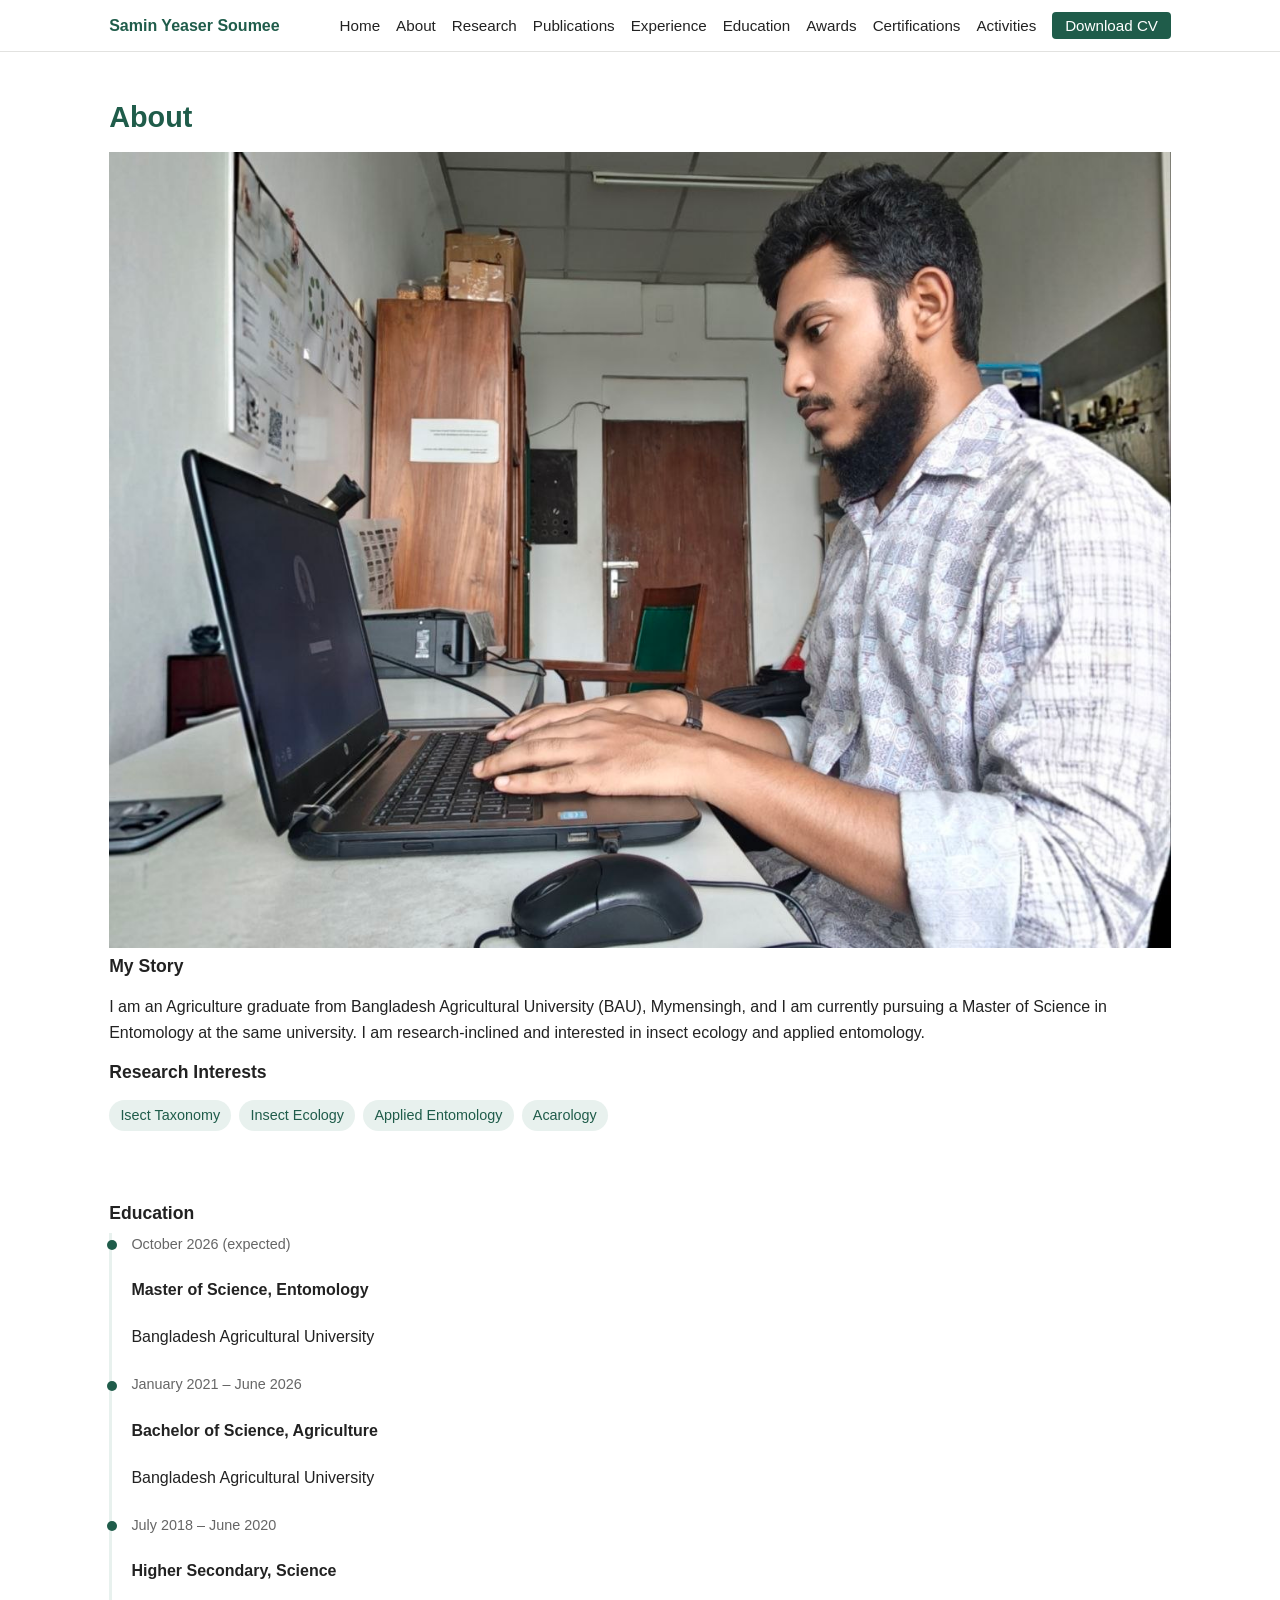
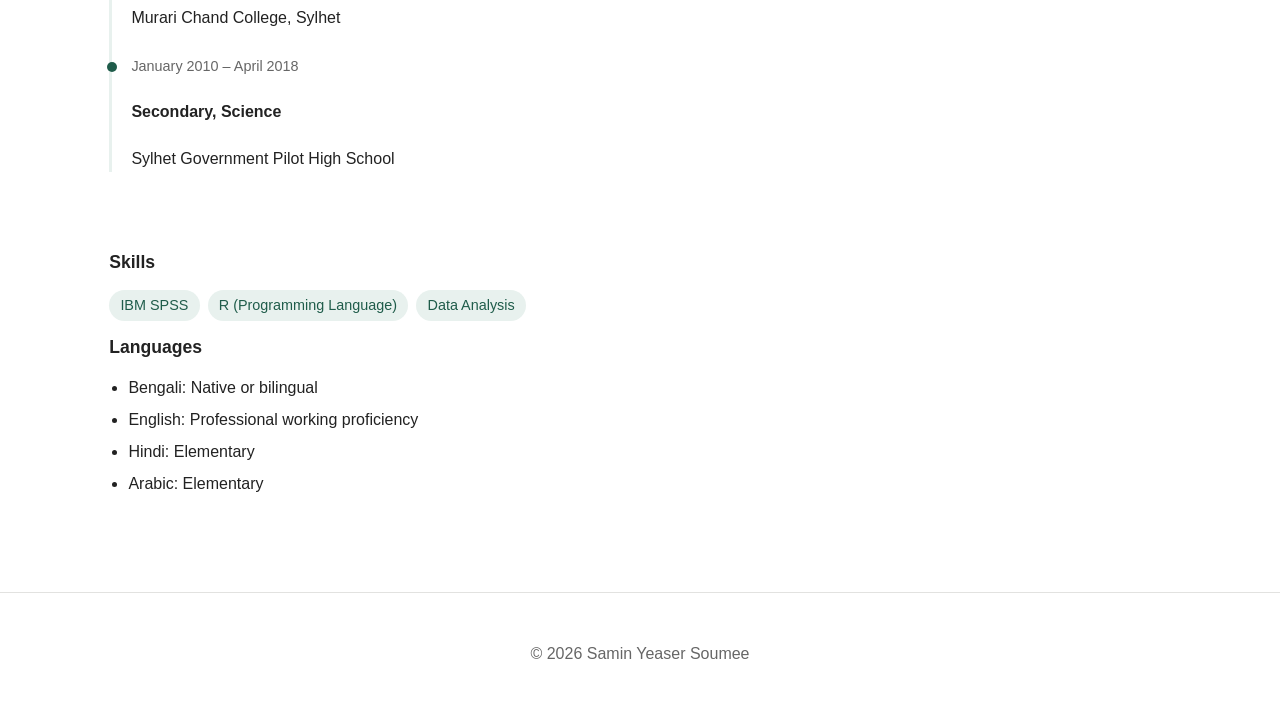
==== about.html @ db34c6f4 "Update about.html" ====
<!DOCTYPE html>
<html lang="en">
<head>
  <meta charset="UTF-8" />
  <meta name="viewport" content="width=device-width, initial-scale=1.0" />
  <title>About | Samin Yeaser Soumee</title>
  <link rel="stylesheet" href="style.css" />
</head>
<body>

  <header class="site-header">
    <nav class="nav">
      <a href="index.html" class="brand">Samin Yeaser Soumee</a>
      <button class="menu-toggle" id="menuToggle" aria-label="Open menu">☰</button>
      <ul class="nav-links" id="navLinks">
        <li><a href="index.html">Home</a></li>
        <li><a href="about.html">About</a></li>
        <li><a href="research.html">Research</a></li>
        <li><a href="publications.html">Publications</a></li>
        <li><a href="experience.html">Experience</a></li>
        <li><a href="education.html">Education</a></li>
        <li><a href="awards.html">Awards</a></li>
        <li><a href="certifications.html">Certifications</a></li>
        <li><a href="activities.html">Activities</a></li>
        <li><a class="cv-button" href="cv.pdf" download>Download CV</a></li>
      </ul>
    </nav>
  </header>

  <main>
    <section class="section">
      <h2>About</h2>
      <img class="wide-image" src="images/about.jpg" alt="Samin Yeaser Soumee at work in the laboratory" style="width: 100%; max-width: 100%; height: auto; display: block;" />
      <h3>My Story</h3>
      <p>
        I am an Agriculture graduate from Bangladesh Agricultural University (BAU), Mymensingh,
        and I am currently pursuing a Master of Science in Entomology at the same university.
        I am research-inclined and interested in insect ecology and applied entomology.
      </p>

      
      <h3>Research Interests</h3>
      <ul class="tags">
        <li>Isect Taxonomy</li>
        <li>Insect Ecology</li>
        <li>Applied Entomology</li>
        <li>Acarology</li>
      </ul>

          <section id="education" class="section">
      <h3>Education</h3>
      <div class="timeline">

        <div class="timeline-item">
          <p class="meta">October 2026 (expected)</p>
          <h4>Master of Science, Entomology</h4>
          <p>Bangladesh Agricultural University</p>
        </div>

        <div class="timeline-item">
          <p class="meta">January 2021 – June 2026</p>
          <h4>Bachelor of Science, Agriculture</h4>
          <p>Bangladesh Agricultural University</p>
        </div>

        <div class="timeline-item">
          <p class="meta">July 2018 – June 2020</p>
          <h4>Higher Secondary, Science</h4>
          <p>Murari Chand College, Sylhet</p>
        </div>

        <div class="timeline-item">
          <p class="meta">January 2010 – April 2018</p>
          <h4>Secondary, Science</h4>
          <p>Sylhet Government Pilot High School</p>
        </div>

      </div>
    </section>
      
      <h3>Skills</h3>
      <ul class="tags">
        <li>IBM SPSS</li>
        <li>R (Programming Language)</li>
        <li>Data Analysis</li>
      </ul>

      <h3>Languages</h3>
      <ul class="simple-list">
        <li>Bengali: Native or bilingual</li>
        <li>English: Professional working proficiency</li>
        <li>Hindi: Elementary</li>
        <li>Arabic: Elementary</li>
      </ul>
    </section>
  </main>

  <footer class="site-footer">
    <p>© <span id="year"></span> Samin Yeaser Soumee</p>
  </footer>

  <script src="script.js"></script>
</body>
</html>
---- style.css ----
/* ---------- Base ---------- */
:root {
  --accent: #1f5c4a;
  --accent-light: #e8f1ee;
  --text: #222;
  --muted: #666;
  --bg: #ffffff;
  --bg-alt: #f7f7f5;
  --border: #e2e2e0;
}

* { box-sizing: border-box; }

html { scroll-behavior: smooth; }

body {
  margin: 0;
  font-family: Arial, Helvetica, sans-serif;
  color: var(--text);
  background: var(--bg);
  line-height: 1.6;
}

a { color: var(--accent); }

h1, h2, h3 { line-height: 1.25; }
h2 { font-size: 1.8rem; margin: 0 0 1rem; color: var(--accent); }
h3 { font-size: 1.1rem; margin: 0.5rem 0; }

section { scroll-margin-top: 70px; }

/* ---------- Navigation ---------- */
.site-header {
  position: sticky;
  top: 0;
  background: #fff;
  border-bottom: 1px solid var(--border);
  z-index: 10;
}

.nav {
  max-width: 1100px;
  margin: 0 auto;
  padding: 0.8rem 1.2rem;
  display: flex;
  align-items: center;
  justify-content: space-between;
  flex-wrap: wrap;
}

.brand {
  font-weight: bold;
  text-decoration: none;
  color: var(--accent);
}

.menu-toggle {
  display: none;
  background: none;
  border: none;
  font-size: 1.5rem;
  cursor: pointer;
}

.nav-links {
  list-style: none;
  margin: 0;
  padding: 0;
  display: flex;
  gap: 1rem;
  flex-wrap: wrap;
}

.nav-links a {
  text-decoration: none;
  color: var(--text);
  font-size: 0.95rem;
}

.nav-links a:hover { color: var(--accent); }

.cv-button {
  background: var(--accent);
  color: #fff !important;
  padding: 0.3rem 0.8rem;
  border-radius: 4px;
}

/* ---------- Layout ---------- */
main { max-width: 1100px; margin: 0 auto; padding: 0 1.2rem; }

.section { padding: 3rem 0; }
.section.alt { background: var(--bg-alt); padding: 3rem 1.2rem; margin: 0 -1.2rem; }

/* ---------- Hero ---------- */
.hero {
  display: flex;
  align-items: center;
  gap: 2.5rem;
  padding: 3.5rem 0;
  flex-wrap: wrap;
}

.hero-text { flex: 1 1 380px; }

.eyebrow {
  text-transform: uppercase;
  letter-spacing: 0.08em;
  color: var(--muted);
  font-size: 0.85rem;
  margin: 0;
}

.hero h1 { font-size: 2.6rem; margin: 0.3rem 0; }

.subtitle { font-size: 1.15rem; color: var(--accent); margin: 0.2rem 0 1rem; }

.intro { color: var(--muted); max-width: 560px; }

.hero-buttons { margin: 1.5rem 0 1rem; display: flex; gap: 0.8rem; flex-wrap: wrap; }

.btn {
  display: inline-block;
  padding: 0.6rem 1.2rem;
  border: 1px solid var(--accent);
  border-radius: 4px;
  text-decoration: none;
  color: var(--accent);
}

.btn.primary { background: var(--accent); color: #fff; }
.btn:hover { opacity: 0.85; }

.profile-links { display: flex; gap: 1rem; flex-wrap: wrap; font-size: 0.95rem; }

.hero-photo { flex: 0 1 300px; }

.hero-photo img {
  width: 100%;
  aspect-ratio: 1 / 1;
  object-fit: cover;
  border-radius: 50%;
  border: 4px solid var(--accent-light);
}

/* ---------- Cards and lists ---------- */
.card {
  background: #fff;
  border: 1px solid var(--border);
  border-radius: 6px;
  padding: 1.2rem 1.4rem;
  margin-bottom: 1rem;
}

.card.placeholder { border-style: dashed; color: var(--muted); }

.meta { color: var(--muted); font-size: 0.9rem; margin: 0; }

.simple-list { padding-left: 1.2rem; }
.simple-list li { margin-bottom: 0.4rem; }

.tags {
  list-style: none;
  padding: 0;
  display: flex;
  gap: 0.5rem;
  flex-wrap: wrap;
}

.tags li {
  background: var(--accent-light);
  color: var(--accent);
  padding: 0.25rem 0.7rem;
  border-radius: 999px;
  font-size: 0.9rem;
}

/* ---------- Timeline ---------- */
.timeline { border-left: 3px solid var(--accent-light); padding-left: 1.2rem; }

.timeline-item { margin-bottom: 1.5rem; position: relative; }

.timeline-item::before {
  content: "";
  position: absolute;
  left: -1.55rem;
  top: 0.45rem;
  width: 10px;
  height: 10px;
  background: var(--accent);
  border-radius: 50%;
}

.timeline-item h3 { margin-bottom: 0.2rem; }
.timeline-item p { margin: 0.2rem 0; }

/* ---------- Footer ---------- */
.site-footer {
  text-align: center;
  color: var(--muted);
  padding: 2rem 1rem;
  border-top: 1px solid var(--border);
  margin-top: 2rem;
}

/* ---------- Mobile ---------- */
@media (max-width: 720px) {
  .menu-toggle { display: block; }

  .nav-links {
    display: none;
    flex-direction: column;
    width: 100%;
    gap: 0.6rem;
    padding: 0.8rem 0;
  }

  /* Full-width banner image */
.wide-image {
  display: block;
  width: 100%;
  height: 320px;
  object-fit: cover;
  border-radius: 8px;
  margin: 1rem 0 2rem;
}

@media (max-width: 720px) {
  .wide-image { height: 200px; }
}

  .nav-links.open { display: flex; }

  .hero h1 { font-size: 2rem; }
  .hero-photo { order: -1; flex-basis: 220px; }
}
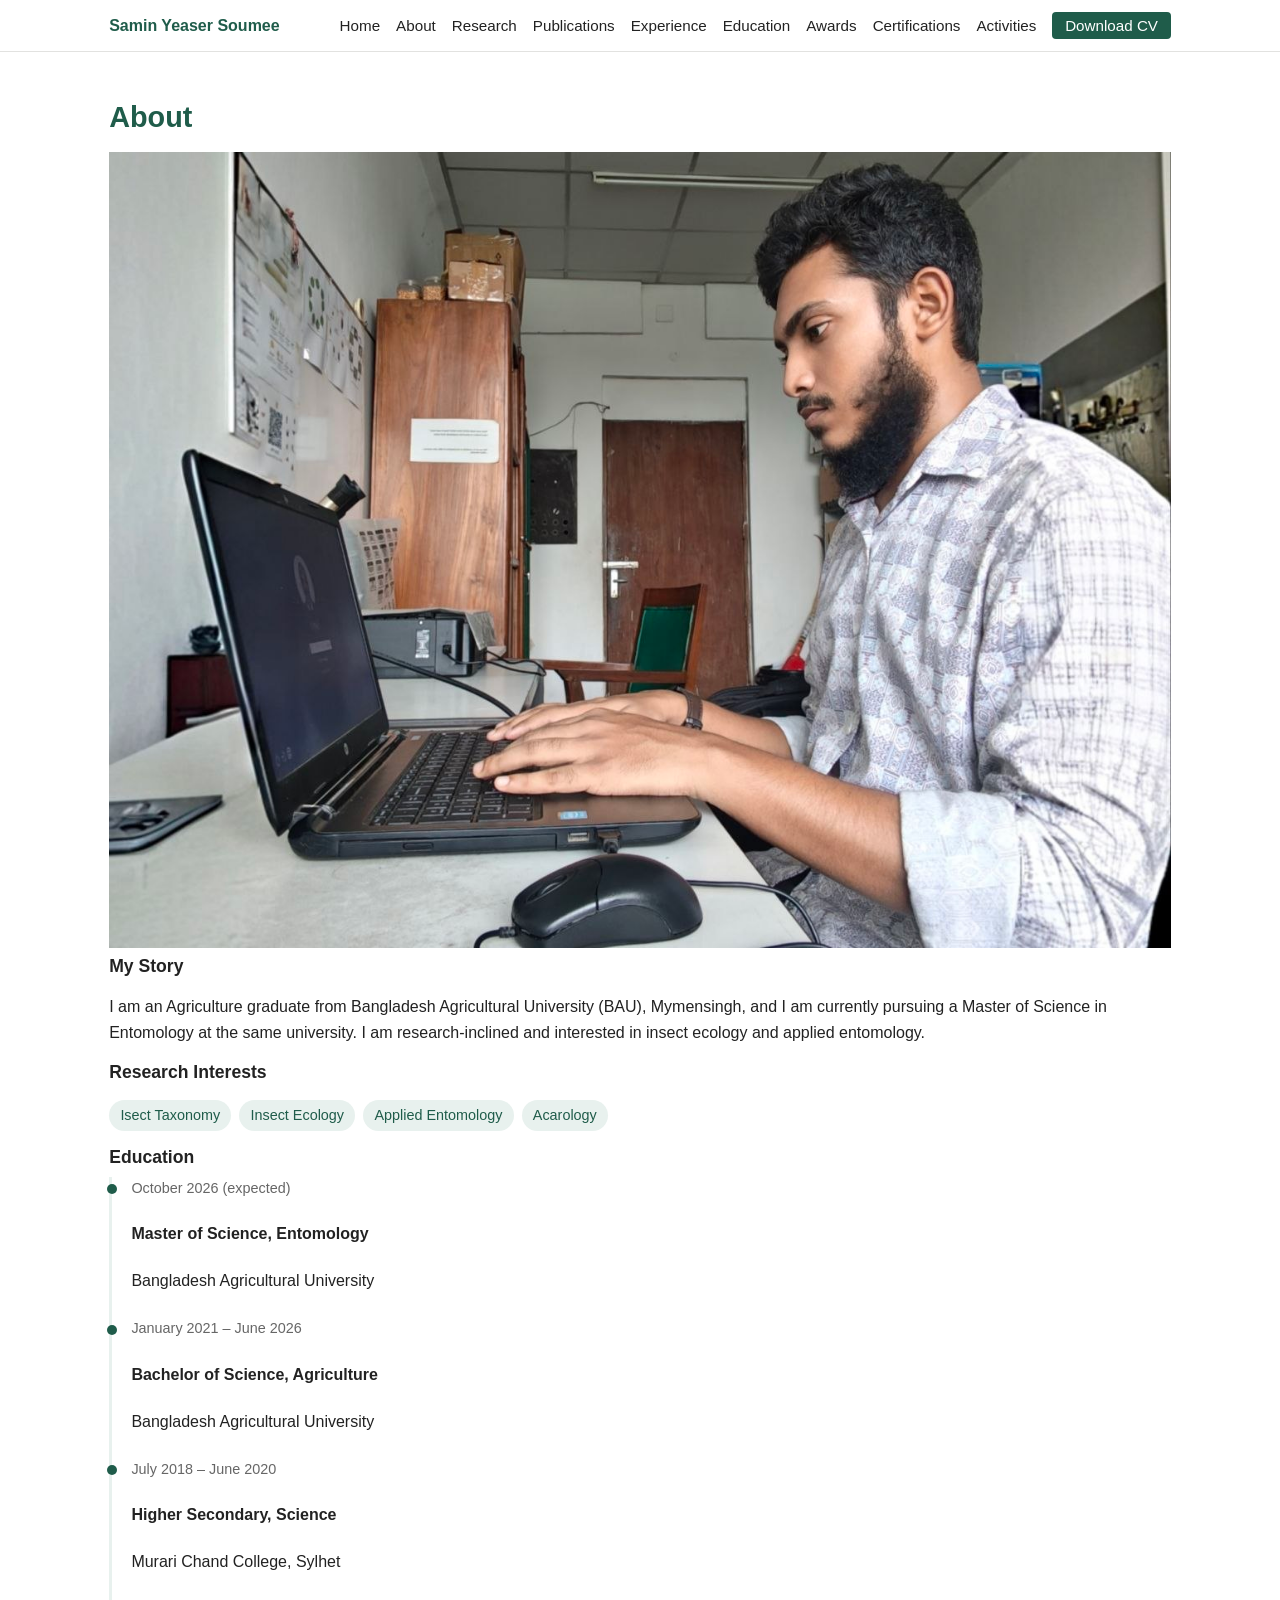
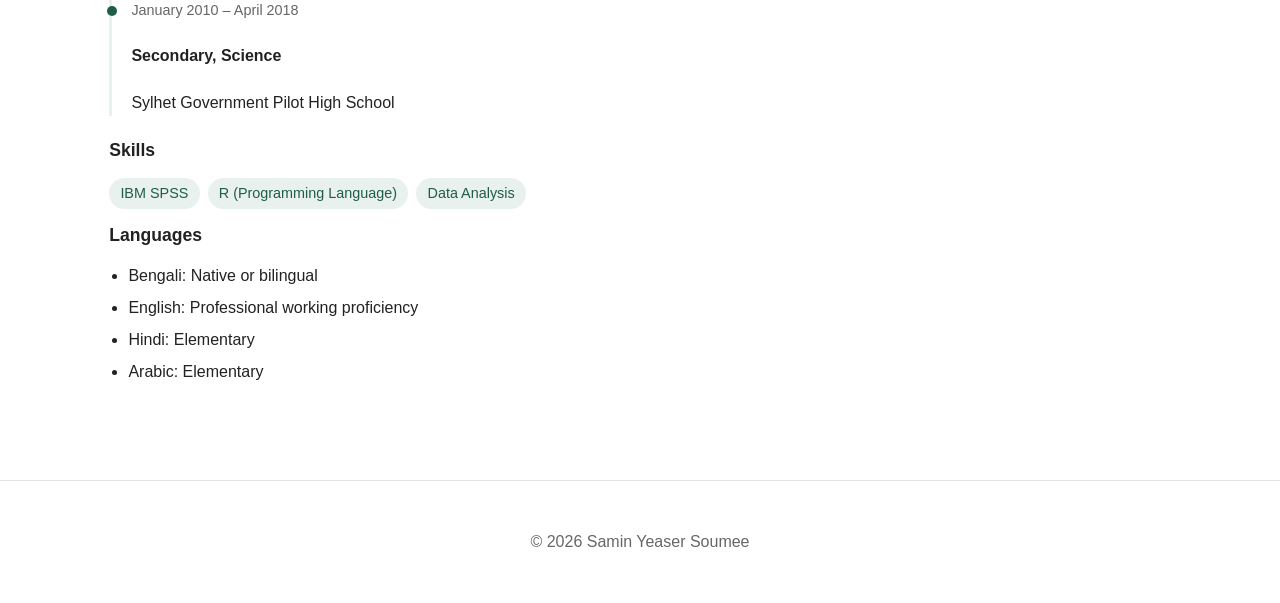
==== commit e9ade047: "Update about.html" ====
--- a/about.html
+++ b/about.html
@@ -47,7 +47,6 @@
         <li>Acarology</li>
       </ul>
 
-          <section id="education" class="section">
       <h3>Education</h3>
       <div class="timeline">
 
@@ -76,7 +75,6 @@
         </div>
 
       </div>
-    </section>
       
       <h3>Skills</h3>
       <ul class="tags">
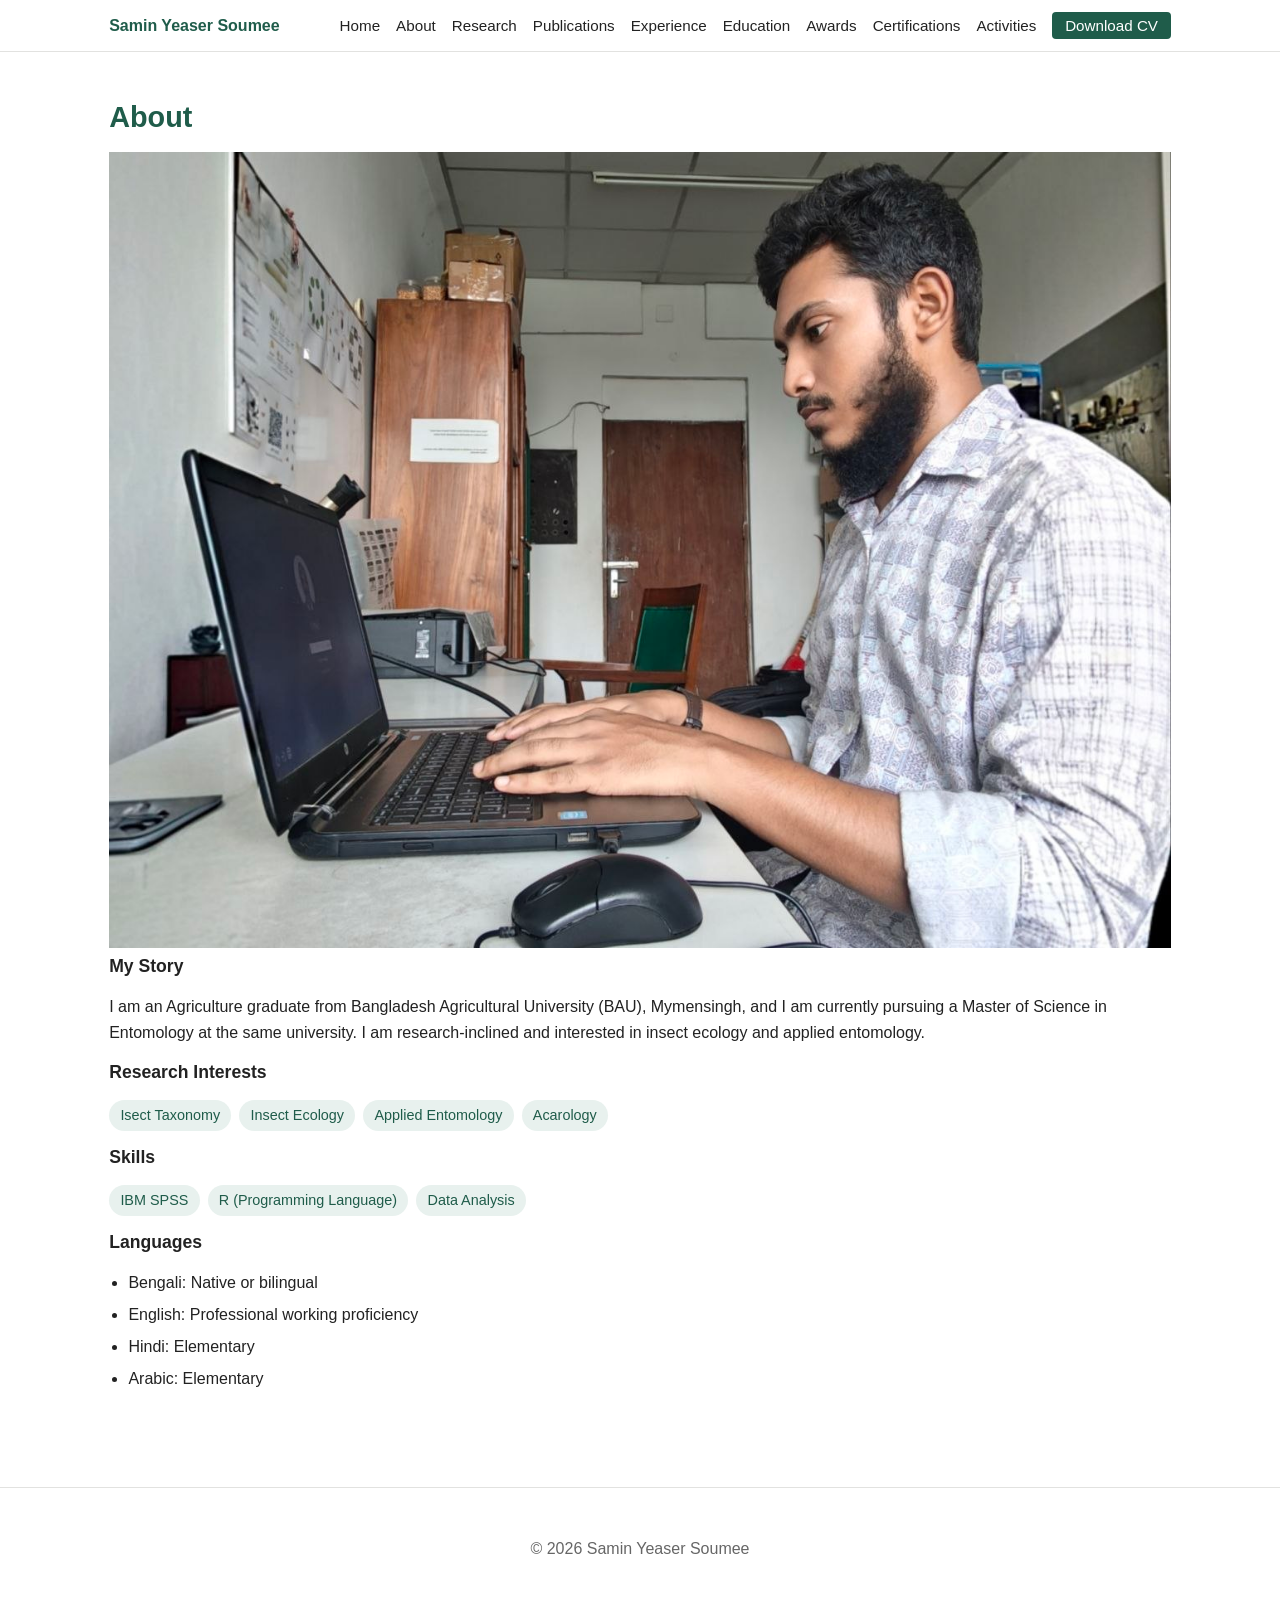
==== commit 24a69cdb: "Update about.html" ====
--- a/about.html
+++ b/about.html
@@ -46,35 +46,6 @@
         <li>Applied Entomology</li>
         <li>Acarology</li>
       </ul>
-
-      <h3>Education</h3>
-      <div class="timeline">
-
-        <div class="timeline-item">
-          <p class="meta">October 2026 (expected)</p>
-          <h4>Master of Science, Entomology</h4>
-          <p>Bangladesh Agricultural University</p>
-        </div>
-
-        <div class="timeline-item">
-          <p class="meta">January 2021 – June 2026</p>
-          <h4>Bachelor of Science, Agriculture</h4>
-          <p>Bangladesh Agricultural University</p>
-        </div>
-
-        <div class="timeline-item">
-          <p class="meta">July 2018 – June 2020</p>
-          <h4>Higher Secondary, Science</h4>
-          <p>Murari Chand College, Sylhet</p>
-        </div>
-
-        <div class="timeline-item">
-          <p class="meta">January 2010 – April 2018</p>
-          <h4>Secondary, Science</h4>
-          <p>Sylhet Government Pilot High School</p>
-        </div>
-
-      </div>
       
       <h3>Skills</h3>
       <ul class="tags">
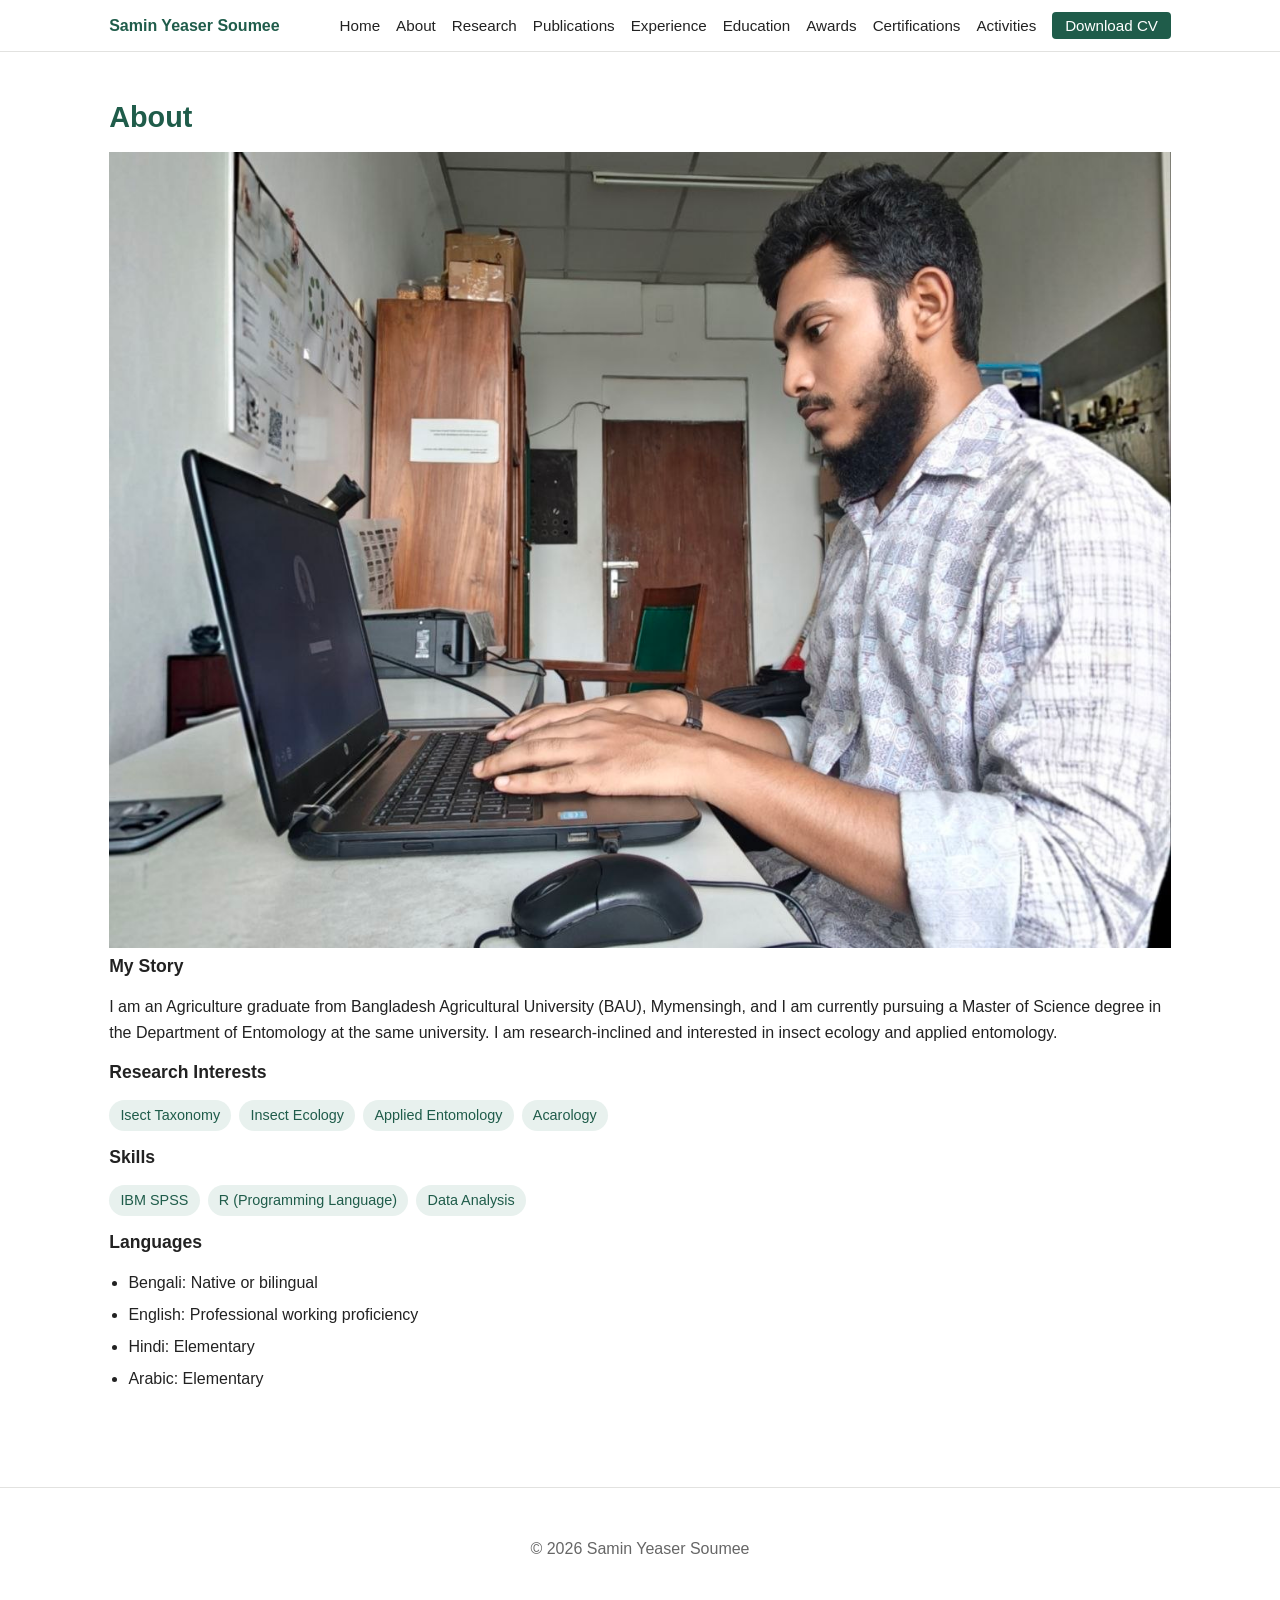
==== commit 3fa85ae7: "Update about.html" ====
--- a/about.html
+++ b/about.html
@@ -34,7 +34,7 @@
       <h3>My Story</h3>
       <p>
         I am an Agriculture graduate from Bangladesh Agricultural University (BAU), Mymensingh,
-        and I am currently pursuing a Master of Science in Entomology at the same university.
+        and I am currently pursuing a Master of Science degree in the Department of Entomology at the same university.
         I am research-inclined and interested in insect ecology and applied entomology.
       </p>
 
--- a/style.css
+++ b/style.css
@@ -229,6 +229,57 @@
   .wide-image { height: 200px; }
 }
 
+  /* Education cards with logos */
+.edu-card {
+  display: flex;
+  align-items: center;
+  gap: 1.2rem;
+  background: #fff;
+  border: 1px solid var(--border);
+  border-left: 5px solid var(--accent);
+  border-radius: 8px;
+  padding: 1.1rem 1.3rem;
+  margin-bottom: 1.2rem;
+}
+
+.edu-logo {
+  flex: 0 0 80px;
+  height: 80px;
+  display: flex;
+  align-items: center;
+  justify-content: center;
+  background: var(--bg-alt);
+  border-radius: 8px;
+  padding: 8px;
+}
+
+.edu-logo img {
+  max-width: 100%;
+  max-height: 100%;
+  object-fit: contain;
+}
+
+.edu-date {
+  color: var(--accent);
+  font-size: 0.9rem;
+  font-weight: bold;
+  margin: 0 0 0.2rem;
+}
+
+.edu-info h3 { margin: 0.1rem 0; }
+
+.edu-school {
+  margin: 0;
+  color: var(--muted);
+}
+
+@media (max-width: 720px) {
+  .edu-card {
+    flex-direction: column;
+    align-items: flex-start;
+  }
+}
+  
   .nav-links.open { display: flex; }
 
   .hero h1 { font-size: 2rem; }
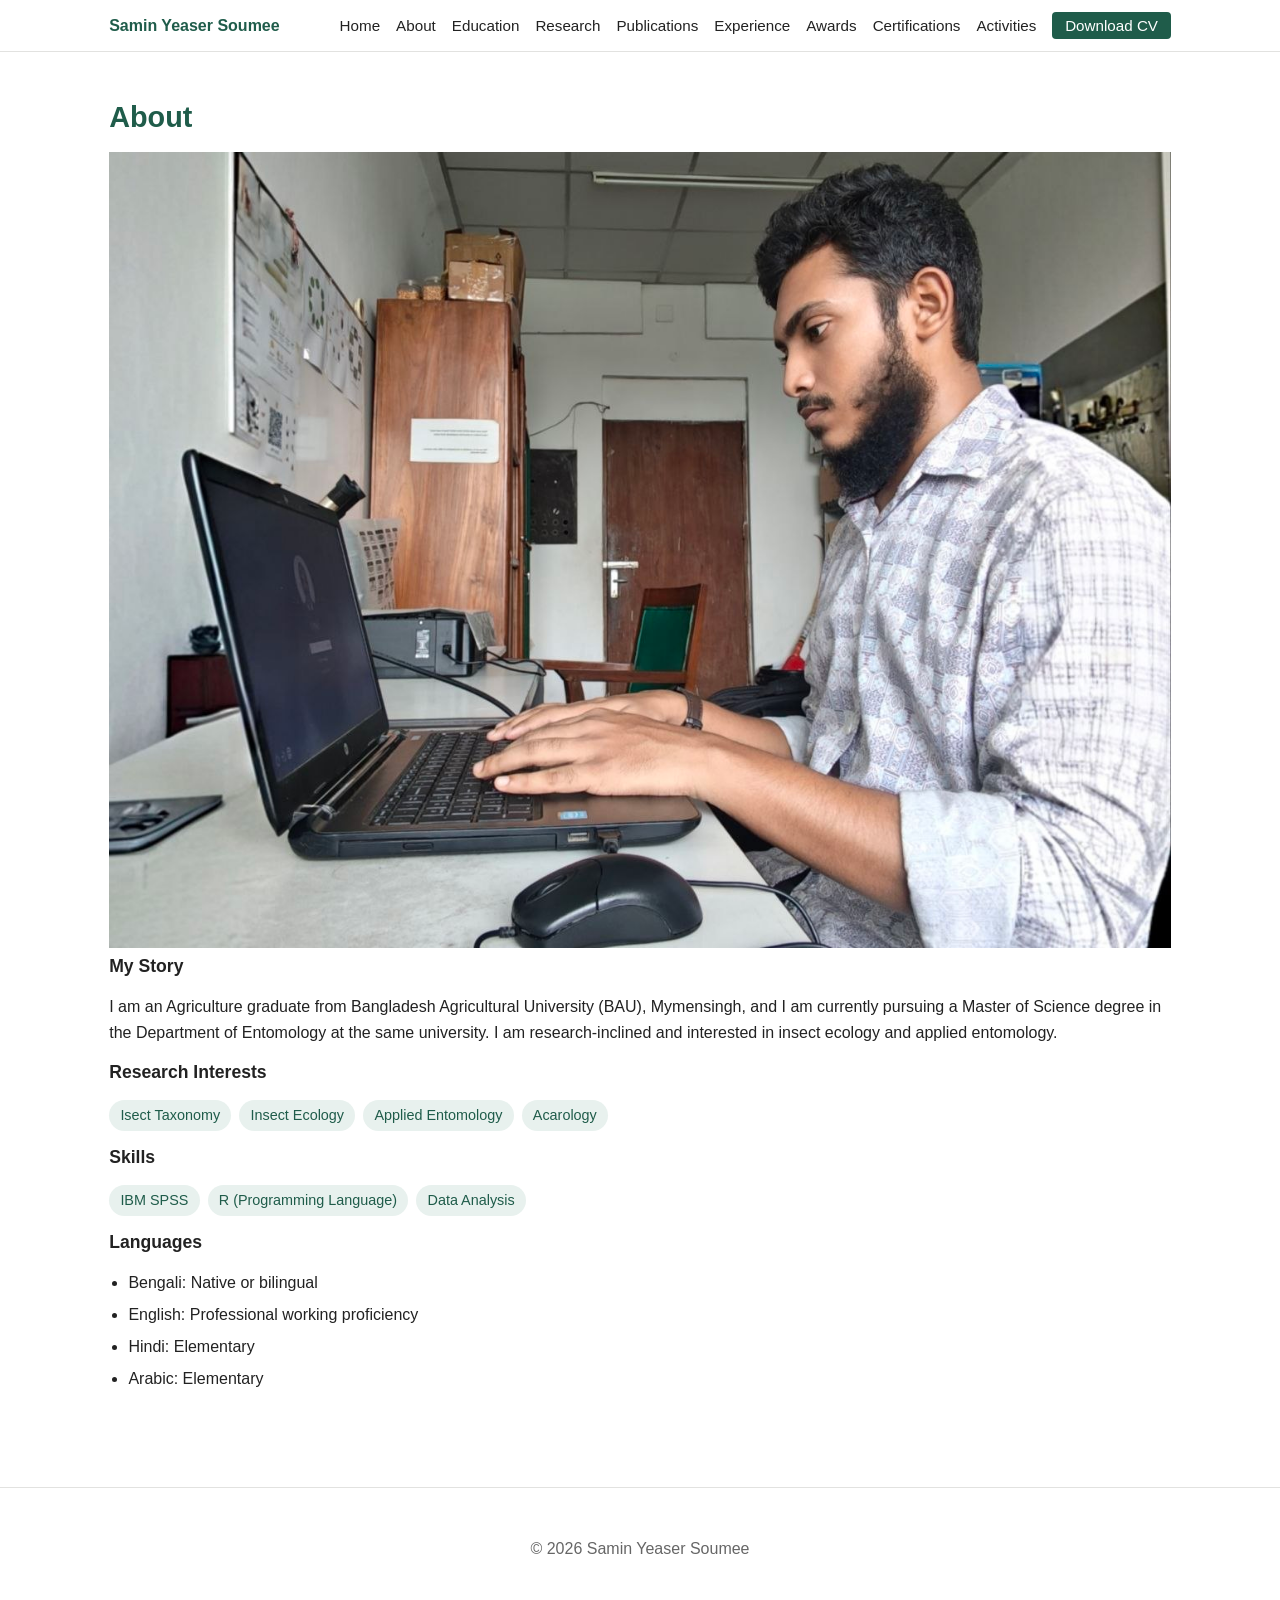
==== commit d359346a: "Update about.html" ====
--- a/about.html
+++ b/about.html
@@ -15,10 +15,10 @@
       <ul class="nav-links" id="navLinks">
         <li><a href="index.html">Home</a></li>
         <li><a href="about.html">About</a></li>
+        <li><a href="education.html">Education</a></li>
         <li><a href="research.html">Research</a></li>
         <li><a href="publications.html">Publications</a></li>
         <li><a href="experience.html">Experience</a></li>
-        <li><a href="education.html">Education</a></li>
         <li><a href="awards.html">Awards</a></li>
         <li><a href="certifications.html">Certifications</a></li>
         <li><a href="activities.html">Activities</a></li>
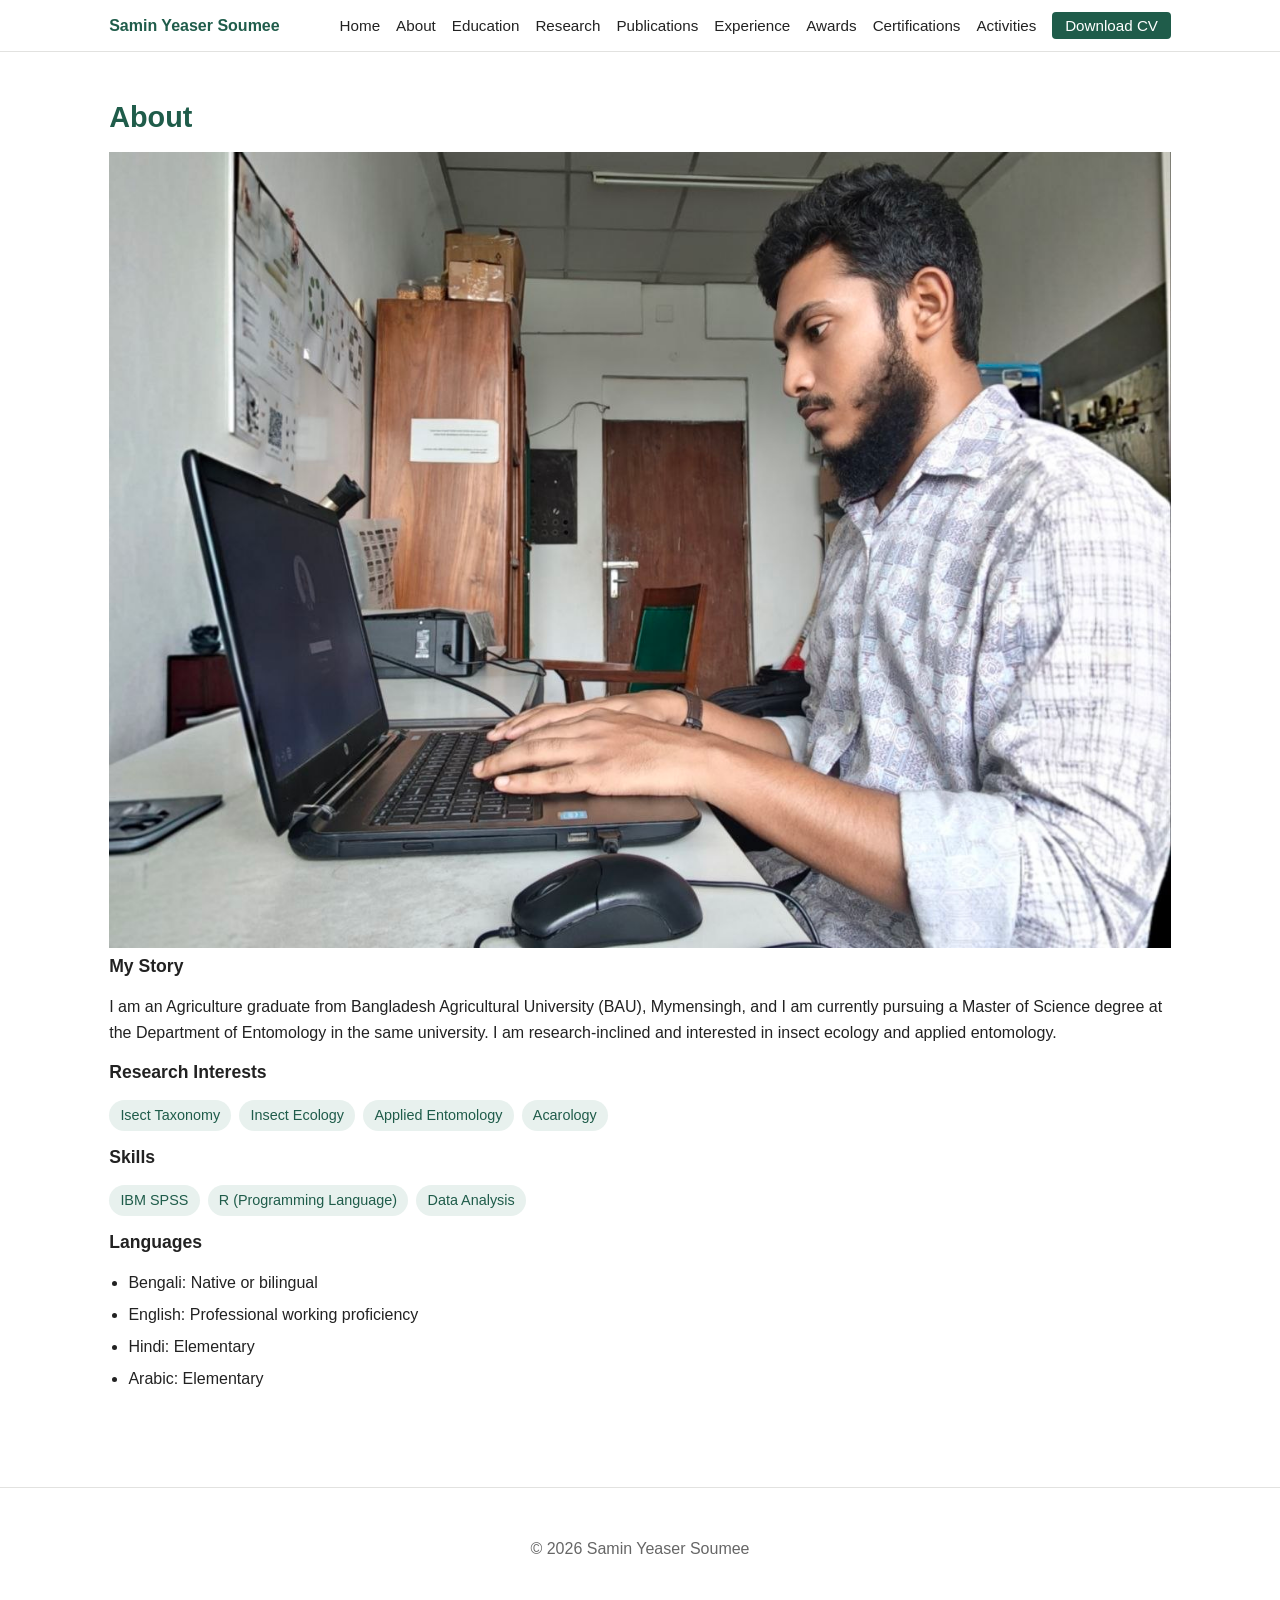
==== commit 7f36b024: "Update about.html" ====
--- a/about.html
+++ b/about.html
@@ -5,6 +5,7 @@
   <meta name="viewport" content="width=device-width, initial-scale=1.0" />
   <title>About | Samin Yeaser Soumee</title>
   <link rel="stylesheet" href="style.css" />
+  <link rel="icon" type="image/png" href="images/favicon.png" />
 </head>
 <body>
 
@@ -34,7 +35,7 @@
       <h3>My Story</h3>
       <p>
         I am an Agriculture graduate from Bangladesh Agricultural University (BAU), Mymensingh,
-        and I am currently pursuing a Master of Science degree in the Department of Entomology at the same university.
+        and I am currently pursuing a Master of Science degree at the Department of Entomology in the same university.
         I am research-inclined and interested in insect ecology and applied entomology.
       </p>
 
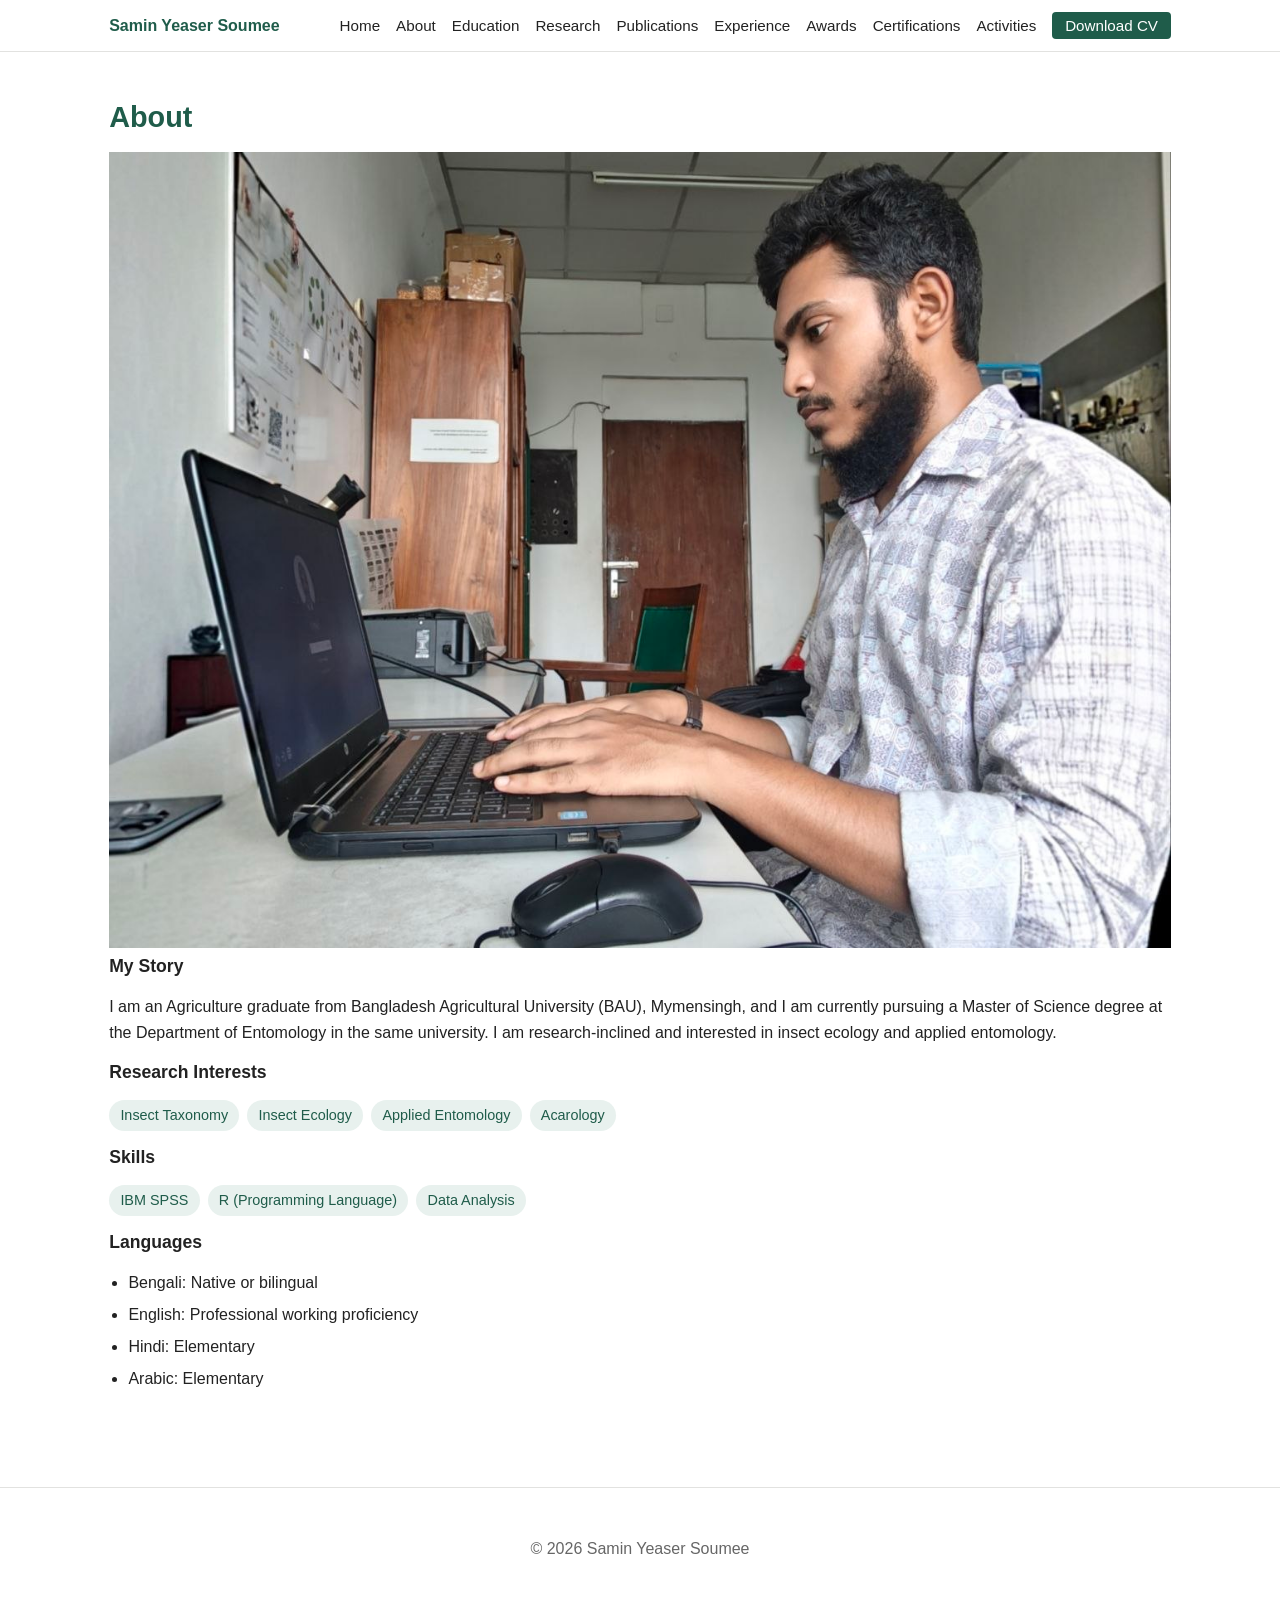
==== commit 86a9c263: "Update about.html" ====
--- a/about.html
+++ b/about.html
@@ -42,7 +42,7 @@
       
       <h3>Research Interests</h3>
       <ul class="tags">
-        <li>Isect Taxonomy</li>
+        <li>Insect Taxonomy</li>
         <li>Insect Ecology</li>
         <li>Applied Entomology</li>
         <li>Acarology</li>
--- a/style.css
+++ b/style.css
@@ -279,6 +279,40 @@
     align-items: flex-start;
   }
 }
+
+  /* Beetle crawling over the name */
+.hero-text { position: relative; }
+
+.beetle {
+  position: absolute;
+  left: 0;
+  top: 0;
+  width: 40px;
+  height: 30px;
+  pointer-events: none;
+  z-index: 2;
+}
+
+.beetle-svg {
+  display: block;
+  width: 40px;
+  height: 30px;
+}
+
+.beetle-svg.flip { transform: scaleX(-1); }
+
+.beetle .legs {
+  animation: legs-wiggle 0.5s ease-in-out infinite alternate;
+}
+
+@keyframes legs-wiggle {
+  from { transform: translateY(0); }
+  to { transform: translateY(1.5px); }
+}
+
+@media (prefers-reduced-motion: reduce) {
+  .beetle { display: none; }
+}
   
   .nav-links.open { display: flex; }
 
